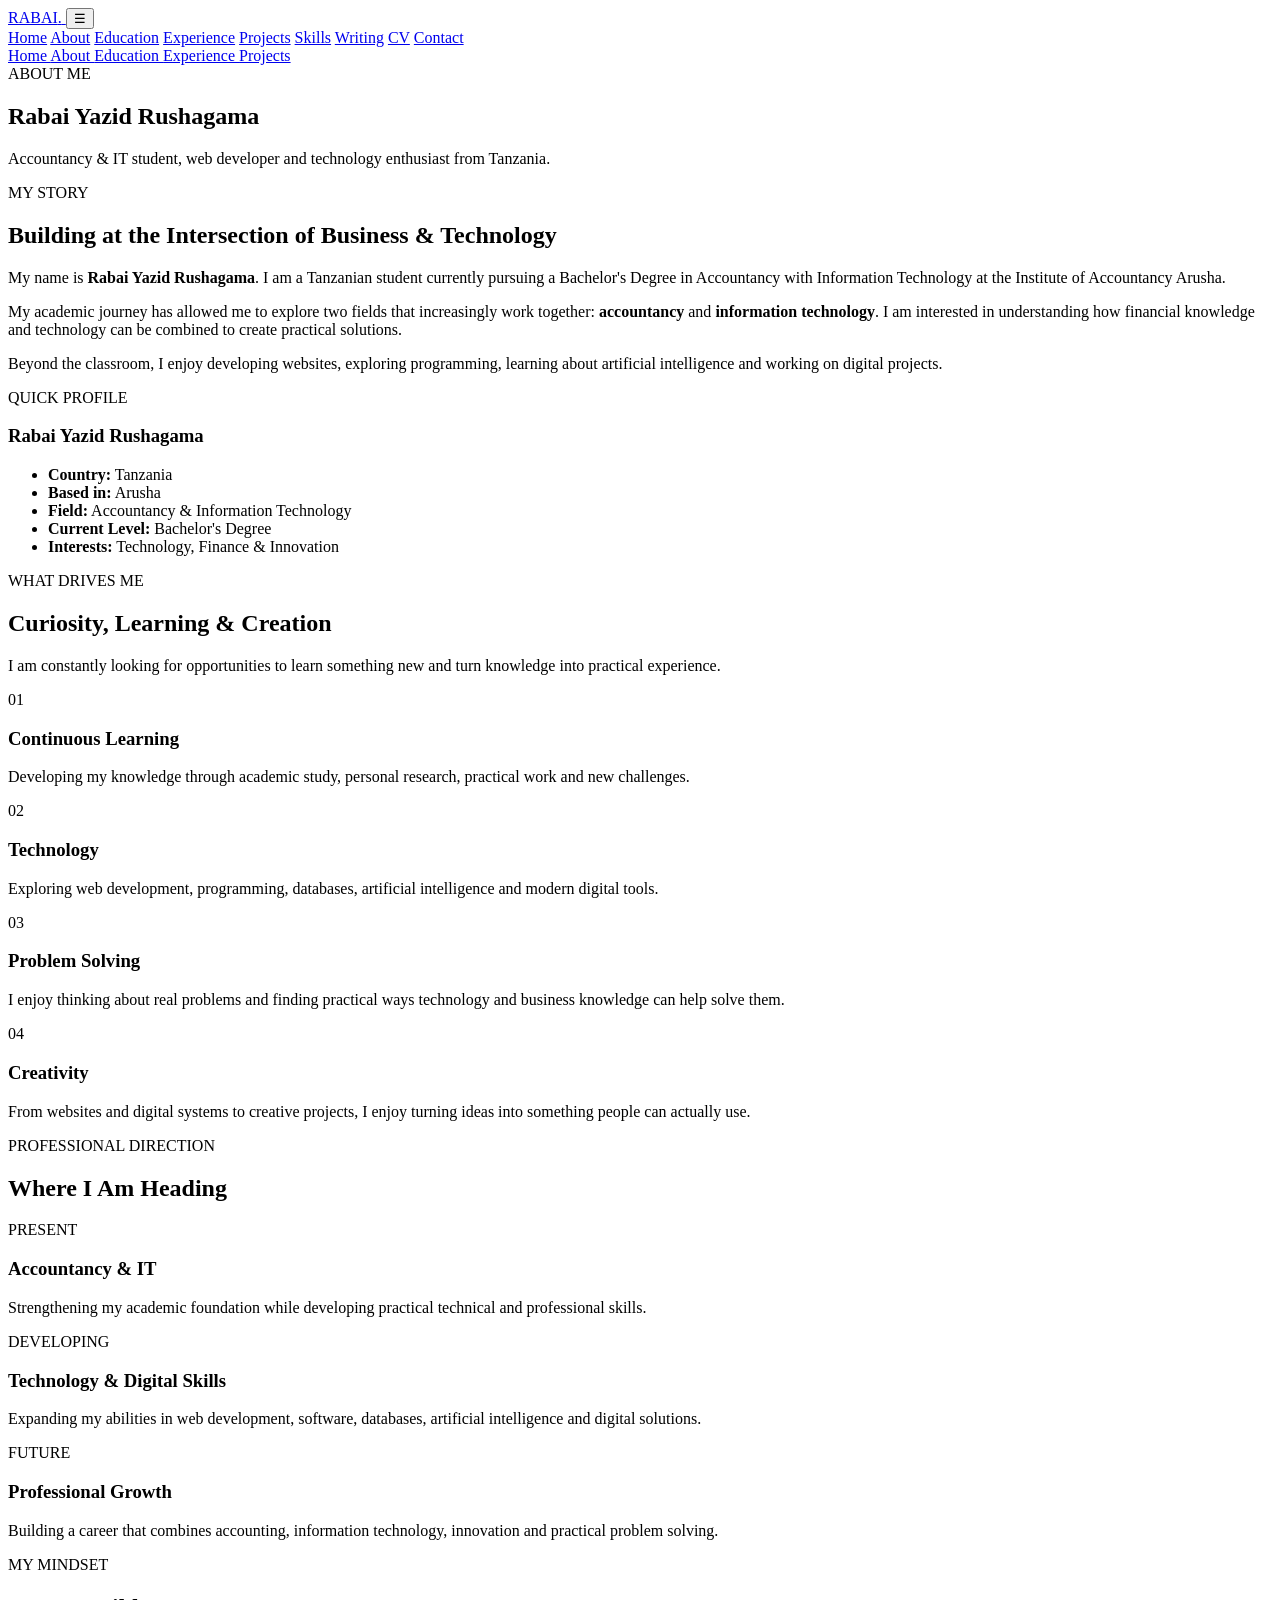
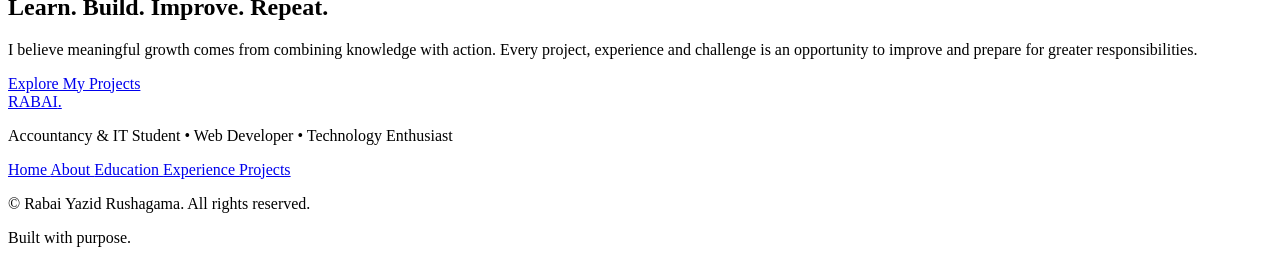
==== about.html @ b85b6ff6 "Add files via upload" ====
<!DOCTYPE html>
<html lang="en">
<head>

    <meta charset="UTF-8">

    <meta name="viewport"
          content="width=device-width, initial-scale=1.0">

    <meta name="description"
          content="Learn more about Rabai Yazid Rushagama, an Accountancy and IT student, web developer and technology enthusiast from Tanzania.">

    <meta name="keywords"
          content="Rabai Yazid Rushagama, About Rabai Yazid, Accountancy, IT, Web Developer, Tanzania">

    <meta name="author"
          content="Rabai Yazid Rushagama">

    <meta name="robots"
          content="index, follow">

    <meta name="theme-color"
          content="#071a33">

    <title>
        About Rabai Yazid Rushagama | Accountancy & IT
    </title>

    <!-- ================= OPEN GRAPH ================= -->

    <meta property="og:title"
          content="About Rabai Yazid Rushagama">

    <meta property="og:description"
          content="Accountancy & IT student, web developer and technology enthusiast from Tanzania.">

    <meta property="og:type"
          content="profile">

    <!-- ================= FONTS ================= -->

    <link rel="preconnect"
          href="https://fonts.googleapis.com">

    <link rel="preconnect"
          href="https://fonts.gstatic.com"
          crossorigin>

    <link
        href="https://fonts.googleapis.com/css2?family=Inter:wght@400;500;600;700;800&family=Playfair+Display:wght@600;700&display=swap"
        rel="stylesheet"
    >

    <!-- ================= CSS ================= -->

    <link rel="stylesheet"
          href="css/style.css">

</head>

<body>

    <!-- ==================================================
         HEADER
    =================================================== -->

    <header class="site-header">

        <div class="container nav-container">

            <a href="index.html"
               class="logo"
               aria-label="Rabai Yazid Rushagama Home">

                RABAI<span>.</span>

            </a>

            <button
                class="menu-toggle"
                aria-label="Open navigation menu"
                aria-expanded="false">

                ☰

            </button>
<nav class="nav-menu" aria-label="Main navigation">

    <a href="index.html">Home</a>

    <a href="about.html">About</a>

    <a href="education.html">Education</a>

    <a href="experience.html">Experience</a>

    <a href="projects.html">Projects</a>

    <a href="skills.html">Skills</a>

    <a href="writing.html">Writing</a>

    <a href="cv.html">CV</a>

    <a href="contact.html">Contact</a>

</nav>
            <nav class="nav-menu">

                <a href="index.html">
                    Home
                </a>

                <a href="about.html"
                   class="active">

                    About

                </a>

                <a href="education.html">
                    Education
                </a>

                <a href="experience.html">
                    Experience
                </a>

                <a href="projects.html">
                    Projects
                </a>

            </nav>

        </div>

    </header>


    <!-- ==================================================
         PAGE HERO
    =================================================== -->

    <main>

        <section class="page-hero">

            <div class="container">

                <span class="section-label">
                    ABOUT ME
                </span>

                <h1>
                    Rabai Yazid Rushagama
                </h1>

                <p>
                    Accountancy & IT student,
                    web developer and technology enthusiast
                    from Tanzania.
                </p>

            </div>

        </section>


        <!-- ==================================================
             INTRODUCTION
        =================================================== -->

        <section class="inner-section">

            <div class="container">

                <div class="section-heading">

                    <span class="section-label">
                        MY STORY
                    </span>

                    <h2>
                        Building at the Intersection
                        of Business & Technology
                    </h2>

                </div>

                <div class="content-grid">

                    <div>

                        <p>
                            My name is
                            <strong>Rabai Yazid Rushagama</strong>.
                            I am a Tanzanian student currently pursuing
                            a Bachelor's Degree in Accountancy with
                            Information Technology at the
                            Institute of Accountancy Arusha.
                        </p>

                        <p>
                            My academic journey has allowed me to explore
                            two fields that increasingly work together:
                            <strong>accountancy</strong> and
                            <strong>information technology</strong>.
                            I am interested in understanding how financial
                            knowledge and technology can be combined to
                            create practical solutions.
                        </p>

                        <p>
                            Beyond the classroom, I enjoy developing
                            websites, exploring programming, learning
                            about artificial intelligence and working
                            on digital projects.
                        </p>

                    </div>

                    <div class="info-card">

                        <span class="section-label">
                            QUICK PROFILE
                        </span>

                        <h3>
                            Rabai Yazid Rushagama
                        </h3>

                        <ul>

                            <li>
                                <strong>Country:</strong>
                                Tanzania
                            </li>

                            <li>
                                <strong>Based in:</strong>
                                Arusha
                            </li>

                            <li>
                                <strong>Field:</strong>
                                Accountancy & Information Technology
                            </li>

                            <li>
                                <strong>Current Level:</strong>
                                Bachelor's Degree
                            </li>

                            <li>
                                <strong>Interests:</strong>
                                Technology, Finance & Innovation
                            </li>

                        </ul>

                    </div>

                </div>

            </div>

        </section>


        <!-- ==================================================
             WHAT DRIVES ME
    =================================================== -->

        <section class="light-section">

            <div class="container">

                <div class="section-heading">

                    <span class="section-label">
                        WHAT DRIVES ME
                    </span>

                    <h2>
                        Curiosity, Learning & Creation
                    </h2>

                    <p>
                        I am constantly looking for opportunities
                        to learn something new and turn knowledge
                        into practical experience.
                    </p>

                </div>

                <div class="experience-grid">

                    <article class="experience-card">

                        <div class="card-icon">
                            01
                        </div>

                        <h3>
                            Continuous Learning
                        </h3>

                        <p>
                            Developing my knowledge through academic
                            study, personal research, practical work
                            and new challenges.
                        </p>

                    </article>


                    <article class="experience-card">

                        <div class="card-icon">
                            02
                        </div>

                        <h3>
                            Technology
                        </h3>

                        <p>
                            Exploring web development, programming,
                            databases, artificial intelligence and
                            modern digital tools.
                        </p>

                    </article>


                    <article class="experience-card">

                        <div class="card-icon">
                            03
                        </div>

                        <h3>
                            Problem Solving
                        </h3>

                        <p>
                            I enjoy thinking about real problems and
                            finding practical ways technology and
                            business knowledge can help solve them.
                        </p>

                    </article>


                    <article class="experience-card">

                        <div class="card-icon">
                            04
                        </div>

                        <h3>
                            Creativity
                        </h3>

                        <p>
                            From websites and digital systems to
                            creative projects, I enjoy turning ideas
                            into something people can actually use.
                        </p>

                    </article>

                </div>

            </div>

        </section>


        <!-- ==================================================
             PROFESSIONAL DIRECTION
    =================================================== -->

        <section class="inner-section">

            <div class="container">

                <div class="section-heading">

                    <span class="section-label">
                        PROFESSIONAL DIRECTION
                    </span>

                    <h2>
                        Where I Am Heading
                    </h2>

                </div>

                <div class="timeline">

                    <div class="timeline-item">

                        <div class="timeline-dot"></div>

                        <div class="timeline-content">

                            <span class="timeline-date">
                                PRESENT
                            </span>

                            <h3>
                                Accountancy & IT
                            </h3>

                            <p>
                                Strengthening my academic foundation
                                while developing practical technical
                                and professional skills.
                            </p>

                        </div>

                    </div>


                    <div class="timeline-item">

                        <div class="timeline-dot"></div>

                        <div class="timeline-content">

                            <span class="timeline-date">
                                DEVELOPING
                            </span>

                            <h3>
                                Technology & Digital Skills
                            </h3>

                            <p>
                                Expanding my abilities in web
                                development, software, databases,
                                artificial intelligence and digital
                                solutions.
                            </p>

                        </div>

                    </div>


                    <div class="timeline-item">

                        <div class="timeline-dot"></div>

                        <div class="timeline-content">

                            <span class="timeline-date">
                                FUTURE
                            </span>

                            <h3>
                                Professional Growth
                            </h3>

                            <p>
                                Building a career that combines
                                accounting, information technology,
                                innovation and practical problem
                                solving.
                            </p>

                        </div>

                    </div>

                </div>

            </div>

        </section>


        <!-- ==================================================
             PERSONAL STATEMENT
    =================================================== -->

        <section class="vision-section">

            <div class="container">

                <div class="vision-box">

                    <span class="section-label">
                        MY MINDSET
                    </span>

                    <h2>
                        Learn. Build. Improve. Repeat.
                    </h2>

                    <p>
                        I believe meaningful growth comes from
                        combining knowledge with action. Every
                        project, experience and challenge is an
                        opportunity to improve and prepare for
                        greater responsibilities.
                    </p>

                    <a href="projects.html"
                       class="btn btn-primary">

                        Explore My Projects

                    </a>

                </div>

            </div>

        </section>

    </main>


    <!-- ==================================================
         FOOTER
    =================================================== -->

    <footer class="site-footer">

        <div class="container footer-container">

            <div>

                <a href="index.html"
                   class="footer-logo">

                    RABAI<span>.</span>

                </a>

                <p>
                    Accountancy &amp; IT Student •
                    Web Developer •
                    Technology Enthusiast
                </p>

            </div>

            <div class="footer-links">

                <a href="index.html">
                    Home
                </a>

                <a href="about.html">
                    About
                </a>

                <a href="education.html">
                    Education
                </a>

                <a href="experience.html">
                    Experience
                </a>

                <a href="projects.html">
                    Projects
                </a>

            </div>

        </div>

        <div class="container footer-bottom">

            <p>
                © <span id="year"></span>
                Rabai Yazid Rushagama.
                All rights reserved.
            </p>

            <p>
                Built with purpose.
            </p>

        </div>

    </footer>


    <!-- ================= JAVASCRIPT ================= -->

    <script src="js/script.js"></script>

</body>
</html>
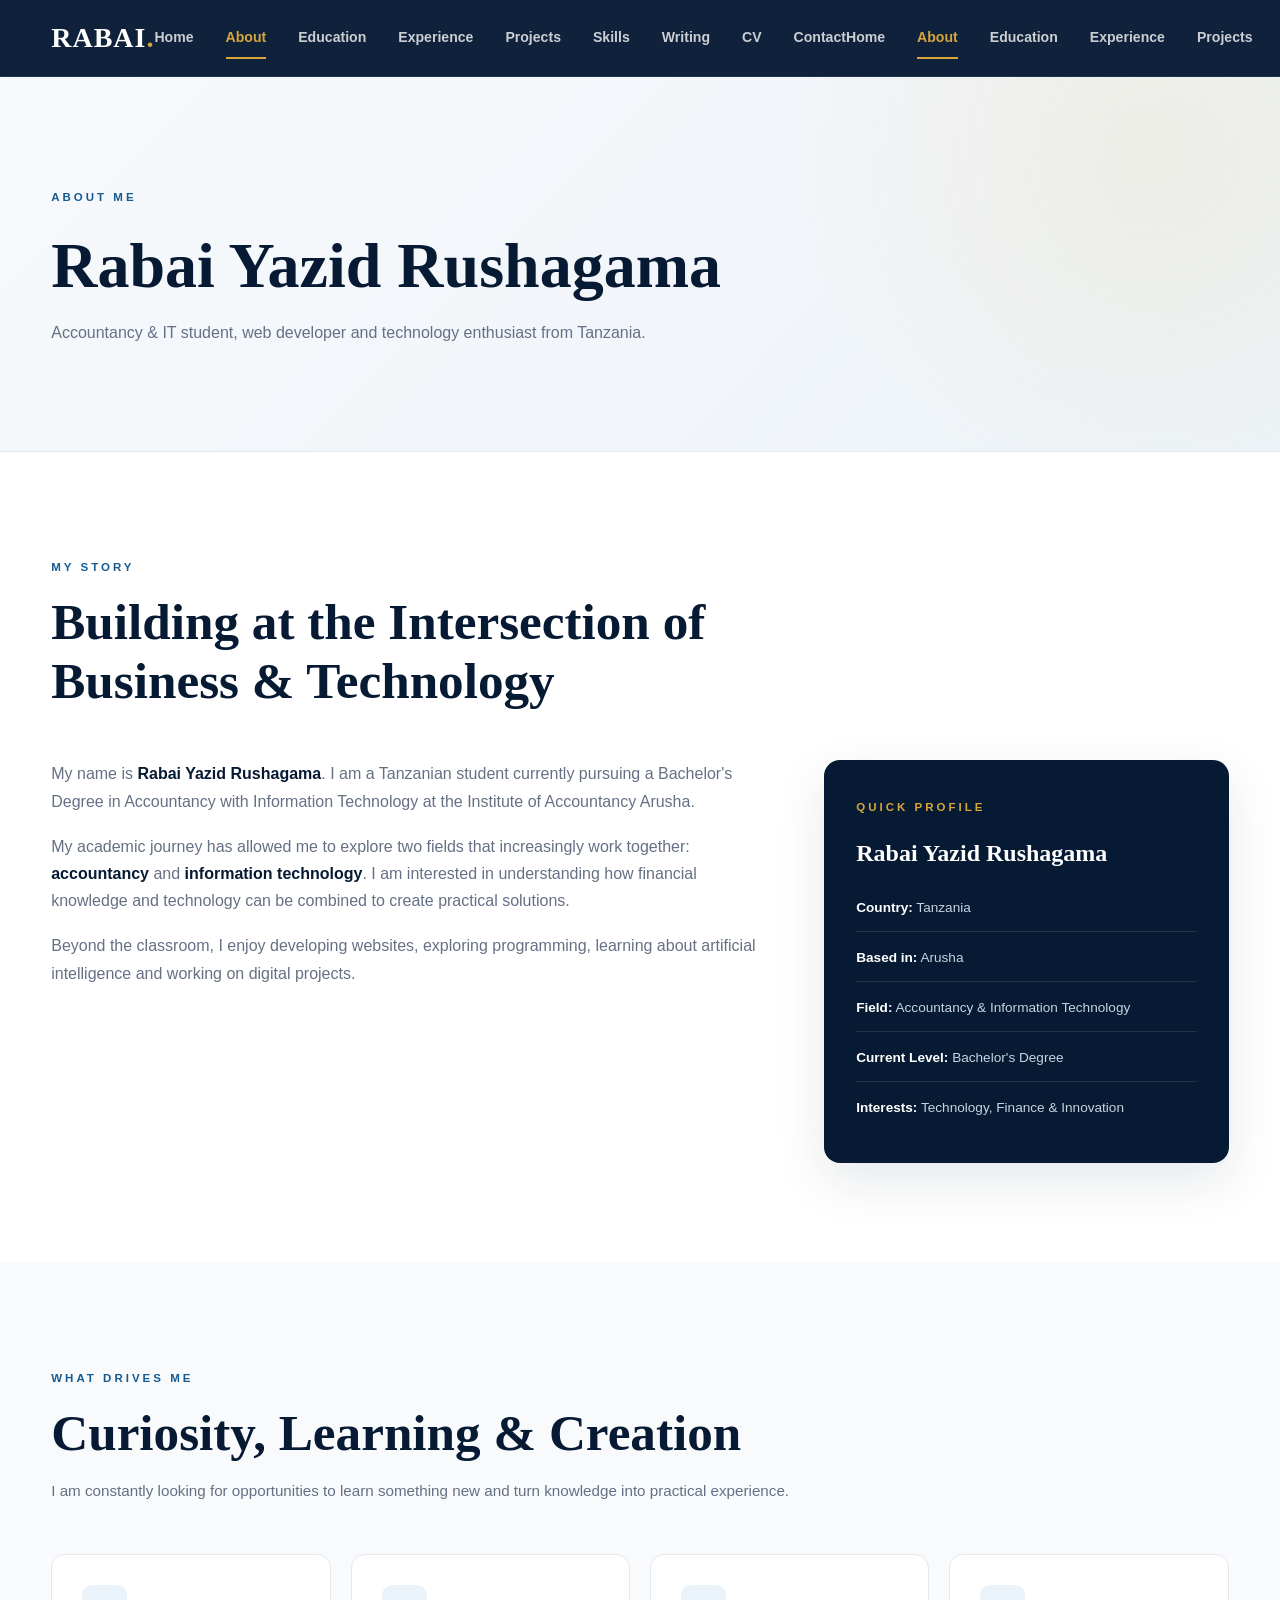
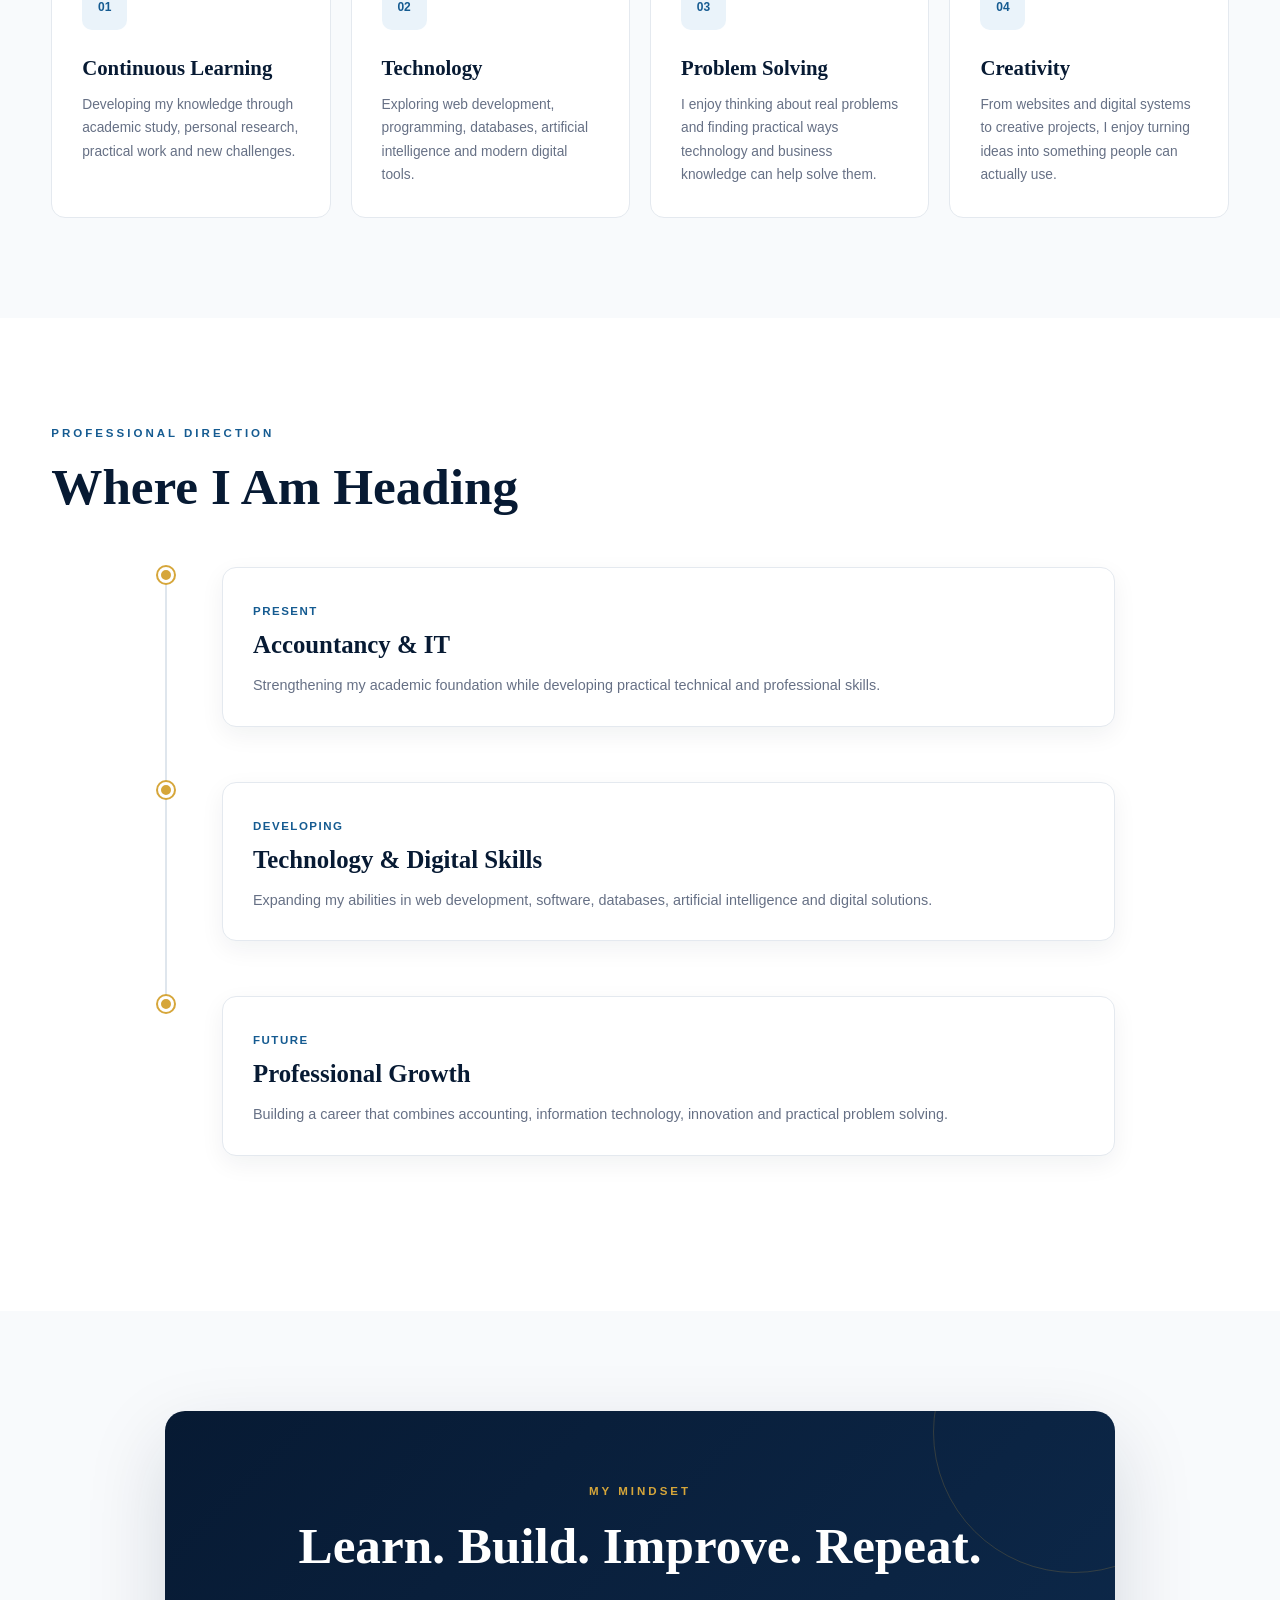
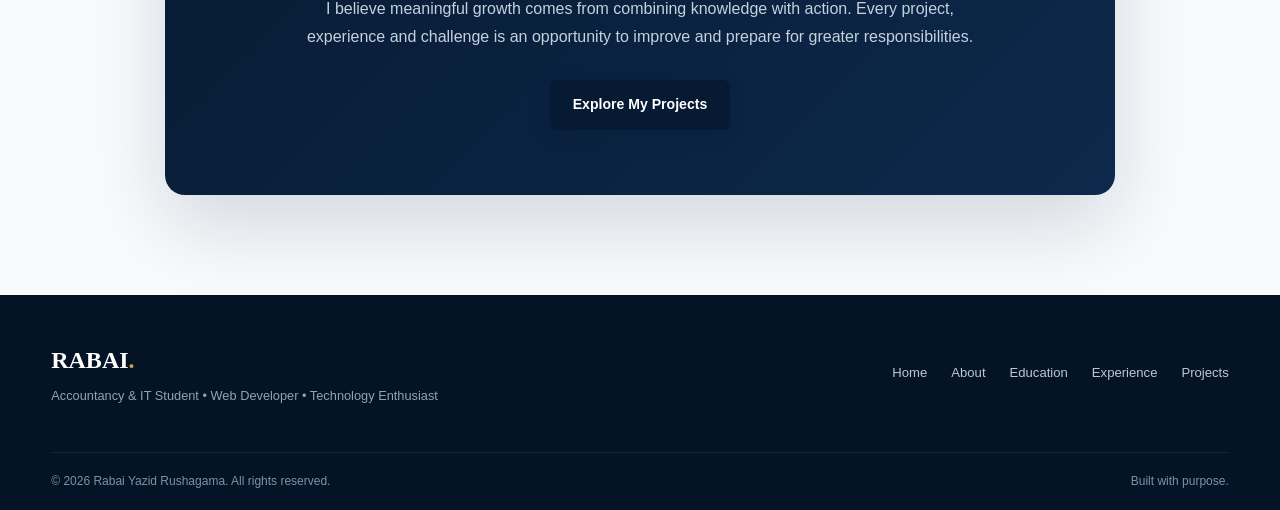
==== commit 331cffad: "Update stylesheet and script file paths" ====
--- a/about.html
+++ b/about.html
@@ -54,7 +54,7 @@
     <!-- ================= CSS ================= -->
 
     <link rel="stylesheet"
-          href="css/style.css">
+          href="style.css">
 
 </head>
 
@@ -594,7 +594,7 @@
 
     <!-- ================= JAVASCRIPT ================= -->
 
-    <script src="js/script.js"></script>
+    <script src="script.js"></script>
 
 </body>
-</html>+</html>
--- a/style.css
+++ b/style.css
@@ -0,0 +1,3003 @@
+/* =========================================================
+   RABAI YAZID RUSHAGAMA — PERSONAL WEBSITE
+   PREMIUM MAIN STYLESHEET
+========================================================= */
+
+
+/* =========================================================
+   1. ROOT VARIABLES
+========================================================= */
+
+:root {
+
+    --navy: #071a33;
+    --navy-light: #0d294b;
+
+    --blue: #155b91;
+    --blue-light: #eaf3fa;
+
+    --gold: #d6a63a;
+    --gold-light: #f5e5b8;
+
+    --white: #ffffff;
+    --off-white: #f8fafc;
+
+    --text: #172033;
+    --text-light: #667085;
+
+    --border: #e4e9ef;
+
+    --success: #43c76a;
+
+    --shadow-small:
+        0 8px 25px rgba(7, 26, 51, 0.06);
+
+    --shadow:
+        0 18px 50px rgba(7, 26, 51, 0.10);
+
+    --shadow-large:
+        0 30px 80px rgba(7, 26, 51, 0.15);
+
+    --transition:
+        all 0.3s ease;
+
+    --container:
+        1180px;
+
+}
+
+
+/* =========================================================
+   2. GLOBAL RESET
+========================================================= */
+
+* {
+
+    margin: 0;
+    padding: 0;
+
+    box-sizing: border-box;
+
+}
+
+
+html {
+
+    scroll-behavior: smooth;
+
+}
+
+
+body {
+
+    font-family:
+        "Inter",
+        Arial,
+        sans-serif;
+
+    background:
+        var(--white);
+
+    color:
+        var(--text);
+
+    line-height:
+        1.7;
+
+    overflow-x:
+        hidden;
+
+}
+
+
+img {
+
+    max-width:
+        100%;
+
+    display:
+        block;
+
+}
+
+
+a {
+
+    text-decoration:
+        none;
+
+    color:
+        inherit;
+
+}
+
+
+button {
+
+    font-family:
+        inherit;
+
+}
+
+
+ul {
+
+    list-style:
+        none;
+
+}
+
+
+/* =========================================================
+   3. CONTAINER
+========================================================= */
+
+.container {
+
+    width:
+        min(
+            var(--container),
+            92%
+        );
+
+    margin:
+        0 auto;
+
+}
+
+
+/* =========================================================
+   4. HEADER
+========================================================= */
+
+.site-header {
+
+    position:
+        sticky;
+
+    top:
+        0;
+
+    z-index:
+        1000;
+
+    background:
+        rgba(7, 26, 51, 0.96);
+
+    backdrop-filter:
+        blur(15px);
+
+    -webkit-backdrop-filter:
+        blur(15px);
+
+    border-bottom:
+        1px solid
+        rgba(255,255,255,0.07);
+
+}
+
+
+.nav-container {
+
+    min-height:
+        76px;
+
+    display:
+        flex;
+
+    align-items:
+        center;
+
+    justify-content:
+        space-between;
+
+}
+
+
+/* =========================================================
+   5. LOGO
+========================================================= */
+
+.logo {
+
+    font-family:
+        "Playfair Display",
+        serif;
+
+    font-size:
+        1.75rem;
+
+    font-weight:
+        800;
+
+    letter-spacing:
+        1px;
+
+    color:
+        var(--white);
+
+}
+
+
+.logo span {
+
+    color:
+        var(--gold);
+
+}
+
+
+/* =========================================================
+   6. NAVIGATION
+========================================================= */
+
+.nav-menu {
+
+    display:
+        flex;
+
+    align-items:
+        center;
+
+    gap:
+        32px;
+
+}
+
+
+.nav-menu a {
+
+    position:
+        relative;
+
+    color:
+        rgba(255,255,255,0.78);
+
+    font-size:
+        0.88rem;
+
+    font-weight:
+        600;
+
+    transition:
+        var(--transition);
+
+}
+
+
+.nav-menu a:hover {
+
+    color:
+        var(--gold);
+
+}
+
+
+.nav-menu a::after {
+
+    content:
+        "";
+
+    position:
+        absolute;
+
+    left:
+        0;
+
+    bottom:
+        -9px;
+
+    width:
+        0;
+
+    height:
+        2px;
+
+    background:
+        var(--gold);
+
+    transition:
+        var(--transition);
+
+}
+
+
+.nav-menu a:hover::after,
+.nav-menu a.active::after {
+
+    width:
+        100%;
+
+}
+
+
+.nav-menu a.active {
+
+    color:
+        var(--gold);
+
+}
+
+
+.menu-toggle {
+
+    display:
+        none;
+
+    border:
+        none;
+
+    background:
+        transparent;
+
+    color:
+        var(--white);
+
+    font-size:
+        1.8rem;
+
+    cursor:
+        pointer;
+
+}
+
+
+/* =========================================================
+   7. GENERAL LABEL
+========================================================= */
+
+.section-label {
+
+    display:
+        inline-block;
+
+    color:
+        var(--blue);
+
+    font-size:
+        0.72rem;
+
+    font-weight:
+        800;
+
+    letter-spacing:
+        3px;
+
+    margin-bottom:
+        15px;
+
+}
+
+
+/* =========================================================
+   8. HOME HERO
+========================================================= */
+
+.hero {
+
+    position:
+        relative;
+
+    min-height:
+        calc(100vh - 76px);
+
+    display:
+        flex;
+
+    align-items:
+        center;
+
+    background:
+
+        radial-gradient(
+            circle at 80% 20%,
+            rgba(21,91,145,0.12),
+            transparent 35%
+        ),
+
+        linear-gradient(
+            135deg,
+            #ffffff 0%,
+            #f7f9fc 100%
+        );
+
+    overflow:
+        hidden;
+
+}
+
+
+.hero::before {
+
+    content:
+        "";
+
+    position:
+        absolute;
+
+    width:
+        500px;
+
+    height:
+        500px;
+
+    border-radius:
+        50%;
+
+    background:
+        rgba(214,166,58,0.06);
+
+    top:
+        -200px;
+
+    right:
+        -150px;
+
+}
+
+
+.hero-grid {
+
+    width:
+        100%;
+
+    display:
+        grid;
+
+    grid-template-columns:
+        1.15fr
+        0.85fr;
+
+    gap:
+        70px;
+
+    align-items:
+        center;
+
+    padding:
+        90px 0;
+
+}
+
+
+/* =========================================================
+   9. HERO CONTENT
+========================================================= */
+
+.hero-content h1 {
+
+    font-family:
+        "Playfair Display",
+        serif;
+
+    color:
+        var(--navy);
+
+    font-size:
+        clamp(
+            3rem,
+            6vw,
+            5.5rem
+        );
+
+    line-height:
+        1.02;
+
+    margin-bottom:
+        22px;
+
+}
+
+
+.hero-content h1 span {
+
+    display:
+        block;
+
+    color:
+        var(--blue);
+
+}
+
+
+.hero-content h2 {
+
+    font-size:
+        1.15rem;
+
+    line-height:
+        1.6;
+
+    font-weight:
+        700;
+
+    color:
+        var(--navy-light);
+
+    max-width:
+        720px;
+
+}
+
+
+.hero-content h2 span {
+
+    color:
+        var(--gold);
+
+}
+
+
+.hero-content > p {
+
+    max-width:
+        680px;
+
+    margin-top:
+        20px;
+
+    color:
+        var(--text-light);
+
+    font-size:
+        1rem;
+
+}
+
+
+.hero-content strong {
+
+    color:
+        var(--navy);
+
+}
+
+
+/* =========================================================
+   10. HERO BUTTONS
+========================================================= */
+
+.hero-buttons {
+
+    display:
+        flex;
+
+    gap:
+        14px;
+
+    flex-wrap:
+        wrap;
+
+    margin-top:
+        32px;
+
+}
+
+
+.btn {
+
+    display:
+        inline-flex;
+
+    align-items:
+        center;
+
+    justify-content:
+        center;
+
+    padding:
+        13px 23px;
+
+    border-radius:
+        7px;
+
+    font-size:
+        0.88rem;
+
+    font-weight:
+        700;
+
+    transition:
+        var(--transition);
+
+    cursor:
+        pointer;
+
+}
+
+
+.btn-primary {
+
+    background:
+        var(--navy);
+
+    color:
+        var(--white);
+
+    box-shadow:
+        0 8px 20px
+        rgba(7,26,51,0.15);
+
+}
+
+
+.btn-primary:hover {
+
+    background:
+        var(--blue);
+
+    transform:
+        translateY(-3px);
+
+    box-shadow:
+        0 12px 25px
+        rgba(7,26,51,0.2);
+
+}
+
+
+.btn-outline {
+
+    border:
+        1px solid
+        var(--navy);
+
+    color:
+        var(--navy);
+
+    background:
+        transparent;
+
+}
+
+
+.btn-outline:hover {
+
+    background:
+        var(--navy);
+
+    color:
+        var(--white);
+
+    transform:
+        translateY(-3px);
+
+}
+
+
+/* =========================================================
+   11. HERO HIGHLIGHTS
+========================================================= */
+
+.hero-highlights {
+
+    display:
+        grid;
+
+    grid-template-columns:
+        repeat(3, 1fr);
+
+    gap:
+        15px;
+
+    margin-top:
+        42px;
+
+    max-width:
+        680px;
+
+}
+
+
+.hero-highlights > div {
+
+    padding:
+        15px;
+
+    border-left:
+        2px solid
+        var(--gold);
+
+    background:
+        rgba(255,255,255,0.65);
+
+}
+
+
+.hero-highlights strong {
+
+    display:
+        block;
+
+    color:
+        var(--navy);
+
+    font-size:
+        0.9rem;
+
+}
+
+
+.hero-highlights span {
+
+    color:
+        var(--text-light);
+
+    font-size:
+        0.7rem;
+
+}
+
+
+/* =========================================================
+   12. PROFILE CARD
+========================================================= */
+
+.hero-profile {
+
+    display:
+        flex;
+
+    justify-content:
+        center;
+
+    position:
+        relative;
+
+}
+
+
+.profile-card {
+
+    position:
+        relative;
+
+    width:
+        min(
+            390px,
+            100%
+        );
+
+    padding:
+        42px 32px;
+
+    text-align:
+        center;
+
+    background:
+        var(--navy);
+
+    color:
+        var(--white);
+
+    border-radius:
+        20px;
+
+    box-shadow:
+        var(--shadow-large);
+
+    overflow:
+        hidden;
+
+}
+
+
+.profile-glow {
+
+    position:
+        absolute;
+
+    width:
+        240px;
+
+    height:
+        240px;
+
+    border-radius:
+        50%;
+
+    background:
+        rgba(214,166,58,0.10);
+
+    top:
+        -120px;
+
+    right:
+        -80px;
+
+}
+
+
+.profile-image {
+
+    position:
+        relative;
+
+    z-index:
+        2;
+
+    width:
+        180px;
+
+    height:
+        180px;
+
+    margin:
+        0 auto 25px;
+
+    border-radius:
+        50%;
+
+    overflow:
+        hidden;
+
+    border:
+        4px solid
+        var(--gold);
+
+    background:
+        var(--navy-light);
+
+    display:
+        flex;
+
+    align-items:
+        center;
+
+    justify-content:
+        center;
+
+}
+
+
+.profile-image img {
+
+    width:
+        100%;
+
+    height:
+        100%;
+
+    object-fit:
+        cover;
+
+}
+
+
+.profile-image span {
+
+    font-family:
+        "Playfair Display",
+        serif;
+
+    font-size:
+        3rem;
+
+    color:
+        var(--gold);
+
+}
+
+
+.profile-card-content {
+
+    position:
+        relative;
+
+    z-index:
+        2;
+
+}
+
+
+.profile-small {
+
+    color:
+        var(--gold);
+
+    font-size:
+        0.68rem;
+
+    font-weight:
+        800;
+
+    letter-spacing:
+        2px;
+
+}
+
+
+.profile-card h3 {
+
+    font-family:
+        "Playfair Display",
+        serif;
+
+    font-size:
+        1.55rem;
+
+    margin:
+        8px 0;
+
+}
+
+
+.profile-card-content > p {
+
+    color:
+        #b7c5d5;
+
+    font-size:
+        0.85rem;
+
+}
+
+
+.profile-line {
+
+    width:
+        50px;
+
+    height:
+        2px;
+
+    background:
+        var(--gold);
+
+    margin:
+        22px auto;
+
+}
+
+
+.profile-meta {
+
+    display:
+        flex;
+
+    justify-content:
+        center;
+
+    gap:
+        20px;
+
+    flex-wrap:
+        wrap;
+
+    color:
+        #cbd6e2;
+
+    font-size:
+        0.75rem;
+
+}
+
+
+/* =========================================================
+   13. SECTION HEADINGS
+========================================================= */
+
+.section-heading {
+
+    max-width:
+        760px;
+
+    margin-bottom:
+        50px;
+
+}
+
+
+.section-heading h2 {
+
+    font-family:
+        "Playfair Display",
+        serif;
+
+    font-size:
+        clamp(
+            2.1rem,
+            4vw,
+            3.2rem
+        );
+
+    line-height:
+        1.15;
+
+    color:
+        var(--navy);
+
+    margin-bottom:
+        15px;
+
+}
+
+
+.section-heading > p {
+
+    color:
+        var(--text-light);
+
+    font-size:
+        0.95rem;
+
+}
+
+
+/* =========================================================
+   14. INTRO SECTION
+========================================================= */
+
+.intro-grid {
+
+    display:
+        grid;
+
+    grid-template-columns:
+        repeat(4, 1fr);
+
+    gap:
+        20px;
+
+}
+
+
+.intro-card {
+
+    position:
+        relative;
+
+    padding:
+        30px 25px;
+
+    border:
+        1px solid
+        var(--border);
+
+    border-radius:
+        14px;
+
+    background:
+        var(--white);
+
+    transition:
+        var(--transition);
+
+    overflow:
+        hidden;
+
+}
+
+
+.intro-card::before {
+
+    content:
+        "";
+
+    position:
+        absolute;
+
+    top:
+        0;
+
+    left:
+        0;
+
+    width:
+        100%;
+
+    height:
+        3px;
+
+    background:
+        var(--gold);
+
+    transform:
+        scaleX(0);
+
+    transform-origin:
+        left;
+
+    transition:
+        var(--transition);
+
+}
+
+
+.intro-card:hover {
+
+    transform:
+        translateY(-7px);
+
+    box-shadow:
+        var(--shadow);
+
+    border-color:
+        rgba(214,166,58,0.5);
+
+}
+
+
+.intro-card:hover::before {
+
+    transform:
+        scaleX(1);
+
+}
+
+
+.card-icon {
+
+    display:
+        flex;
+
+    align-items:
+        center;
+
+    justify-content:
+        center;
+
+    width:
+        45px;
+
+    height:
+        45px;
+
+    margin-bottom:
+        20px;
+
+    border-radius:
+        10px;
+
+    background:
+        var(--blue-light);
+
+    color:
+        var(--blue);
+
+    font-size:
+        0.75rem;
+
+    font-weight:
+        800;
+
+}
+
+
+.intro-card h3 {
+
+    font-family:
+        "Playfair Display",
+        serif;
+
+    color:
+        var(--navy);
+
+    font-size:
+        1.3rem;
+
+    margin-bottom:
+        10px;
+
+}
+
+
+.intro-card p {
+
+    color:
+        var(--text-light);
+
+    font-size:
+        0.88rem;
+
+    margin-bottom:
+        18px;
+
+}
+
+
+.intro-card a {
+
+    color:
+        var(--blue);
+
+    font-size:
+        0.8rem;
+
+    font-weight:
+        800;
+
+}
+
+
+.intro-card a:hover {
+
+    color:
+        var(--gold);
+
+}
+
+
+/* =========================================================
+   15. INNER SECTIONS
+========================================================= */
+
+.inner-section {
+
+    padding:
+        100px 0;
+
+}
+
+
+.light-section {
+
+    padding:
+        100px 0;
+
+    background:
+        var(--off-white);
+
+}
+
+
+/* =========================================================
+   16. CONTENT GRID / ABOUT
+========================================================= */
+
+.content-grid {
+
+    display:
+        grid;
+
+    grid-template-columns:
+        1.4fr
+        0.8fr;
+
+    gap:
+        65px;
+
+    align-items:
+        start;
+
+}
+
+
+.content-grid > div:first-child p {
+
+    color:
+        var(--text-light);
+
+    margin-bottom:
+        18px;
+
+}
+
+
+.content-grid strong {
+
+    color:
+        var(--navy);
+
+}
+
+
+.info-card {
+
+    padding:
+        32px;
+
+    background:
+        var(--navy);
+
+    color:
+        var(--white);
+
+    border-radius:
+        16px;
+
+    box-shadow:
+        var(--shadow);
+
+}
+
+
+.info-card .section-label {
+
+    color:
+        var(--gold);
+
+}
+
+
+.info-card h3 {
+
+    font-family:
+        "Playfair Display",
+        serif;
+
+    font-size:
+        1.5rem;
+
+    margin-bottom:
+        22px;
+
+}
+
+
+.info-card ul {
+
+    display:
+        flex;
+
+    flex-direction:
+        column;
+
+    gap:
+        14px;
+
+}
+
+
+.info-card li {
+
+    padding-bottom:
+        12px;
+
+    border-bottom:
+        1px solid
+        rgba(255,255,255,0.1);
+
+    color:
+        #c7d3df;
+
+    font-size:
+        0.85rem;
+
+}
+
+
+.info-card li:last-child {
+
+    border-bottom:
+        none;
+
+}
+
+
+.info-card strong {
+
+    color:
+        var(--white);
+
+}
+
+
+/* =========================================================
+   17. VISION
+========================================================= */
+
+.vision-section {
+
+    padding:
+        100px 0;
+
+    background:
+        var(--off-white);
+
+}
+
+
+.vision-box {
+
+    position:
+        relative;
+
+    max-width:
+        950px;
+
+    margin:
+        0 auto;
+
+    padding:
+        65px;
+
+    text-align:
+        center;
+
+    background:
+        linear-gradient(
+            135deg,
+            var(--navy),
+            var(--navy-light)
+        );
+
+    color:
+        var(--white);
+
+    border-radius:
+        20px;
+
+    overflow:
+        hidden;
+
+    box-shadow:
+        var(--shadow-large);
+
+}
+
+
+.vision-box::before {
+
+    content:
+        "";
+
+    position:
+        absolute;
+
+    width:
+        280px;
+
+    height:
+        280px;
+
+    border:
+        1px solid
+        rgba(214,166,58,0.2);
+
+    border-radius:
+        50%;
+
+    right:
+        -100px;
+
+    top:
+        -120px;
+
+}
+
+
+.vision-box .section-label {
+
+    color:
+        var(--gold);
+
+}
+
+
+.vision-box h2 {
+
+    position:
+        relative;
+
+    font-family:
+        "Playfair Display",
+        serif;
+
+    font-size:
+        clamp(
+            2rem,
+            4vw,
+            3.3rem
+        );
+
+    line-height:
+        1.15;
+
+    margin-bottom:
+        20px;
+
+}
+
+
+.vision-box p {
+
+    position:
+        relative;
+
+    max-width:
+        700px;
+
+    margin:
+        0 auto;
+
+    color:
+        #c5d1dd;
+
+}
+
+
+.vision-box .btn {
+
+    position:
+        relative;
+
+    margin-top:
+        30px;
+
+}
+
+
+/* =========================================================
+   18. PAGE HERO
+========================================================= */
+
+.page-hero {
+
+    padding:
+        105px 0;
+
+    background:
+        radial-gradient(
+            circle at 90% 20%,
+            rgba(214,166,58,0.10),
+            transparent 30%
+        ),
+
+        linear-gradient(
+            135deg,
+            #f7f9fc,
+            #edf3f8
+        );
+
+    border-bottom:
+        1px solid
+        var(--border);
+
+}
+
+
+.page-hero h1 {
+
+    font-family:
+        "Playfair Display",
+        serif;
+
+    color:
+        var(--navy);
+
+    font-size:
+        clamp(
+            2.8rem,
+            5vw,
+            4.6rem
+        );
+
+    line-height:
+        1.1;
+
+    margin:
+        8px 0 18px;
+
+}
+
+
+.page-hero p {
+
+    max-width:
+        720px;
+
+    color:
+        var(--text-light);
+
+    font-size:
+        1rem;
+
+}
+
+
+/* =========================================================
+   19. TIMELINE
+========================================================= */
+
+.timeline {
+
+    max-width:
+        950px;
+
+    margin:
+        0 auto;
+
+}
+
+
+.timeline-item {
+
+    position:
+        relative;
+
+    padding:
+        0 0 55px 55px;
+
+    border-left:
+        2px solid
+        #dfe6ed;
+
+}
+
+
+.timeline-item:last-child {
+
+    border-left-color:
+        transparent;
+
+}
+
+
+.timeline-dot {
+
+    position:
+        absolute;
+
+    left:
+        -9px;
+
+    top:
+        0;
+
+    width:
+        16px;
+
+    height:
+        16px;
+
+    border-radius:
+        50%;
+
+    background:
+        var(--gold);
+
+    border:
+        3px solid
+        var(--white);
+
+    box-shadow:
+        0 0 0 2px
+        var(--gold);
+
+}
+
+
+.timeline-content {
+
+    padding:
+        28px 30px;
+
+    background:
+        var(--white);
+
+    border:
+        1px solid
+        var(--border);
+
+    border-radius:
+        14px;
+
+    box-shadow:
+        var(--shadow-small);
+
+    transition:
+        var(--transition);
+
+}
+
+
+.timeline-content:hover {
+
+    transform:
+        translateX(5px);
+
+    box-shadow:
+        var(--shadow);
+
+}
+
+
+.timeline-date {
+
+    color:
+        var(--blue);
+
+    font-size:
+        0.72rem;
+
+    font-weight:
+        800;
+
+    letter-spacing:
+        1.5px;
+
+}
+
+
+.timeline-content h3 {
+
+    font-family:
+        "Playfair Display",
+        serif;
+
+    color:
+        var(--navy);
+
+    font-size:
+        1.55rem;
+
+    line-height:
+        1.25;
+
+    margin:
+        7px 0 5px;
+
+}
+
+
+.timeline-content h4 {
+
+    color:
+        var(--blue);
+
+    font-size:
+        0.9rem;
+
+    margin-bottom:
+        5px;
+
+}
+
+
+.timeline-content p {
+
+    color:
+        var(--text-light);
+
+    font-size:
+        0.9rem;
+
+    margin-top:
+        12px;
+
+}
+
+
+.timeline-content ul {
+
+    margin-top:
+        18px;
+
+}
+
+
+.timeline-content li {
+
+    position:
+        relative;
+
+    padding:
+        5px 0 5px 20px;
+
+    color:
+        var(--text-light);
+
+    font-size:
+        0.86rem;
+
+}
+
+
+.timeline-content li::before {
+
+    content:
+        "•";
+
+    position:
+        absolute;
+
+    left:
+        0;
+
+    color:
+        var(--gold);
+
+    font-weight:
+        800;
+
+}
+
+
+.experience-department {
+
+    display:
+        inline-block;
+
+    margin-top:
+        3px;
+
+    color:
+        var(--text-light);
+
+    font-size:
+        0.75rem;
+
+    font-weight:
+        600;
+
+}
+
+
+/* =========================================================
+   20. EXPERIENCE CARDS
+========================================================= */
+
+.experience-grid {
+
+    display:
+        grid;
+
+    grid-template-columns:
+        repeat(4, 1fr);
+
+    gap:
+        20px;
+
+}
+
+
+.experience-card {
+
+    padding:
+        30px;
+
+    border:
+        1px solid
+        var(--border);
+
+    border-radius:
+        14px;
+
+    background:
+        var(--white);
+
+    transition:
+        var(--transition);
+
+}
+
+
+.experience-card:hover {
+
+    transform:
+        translateY(-7px);
+
+    box-shadow:
+        var(--shadow);
+
+    border-color:
+        rgba(214,166,58,0.45);
+
+}
+
+
+.experience-card h3 {
+
+    font-family:
+        "Playfair Display",
+        serif;
+
+    color:
+        var(--navy);
+
+    font-size:
+        1.3rem;
+
+    margin:
+        15px 0 8px;
+
+}
+
+
+.experience-card p {
+
+    color:
+        var(--text-light);
+
+    font-size:
+        0.86rem;
+
+}
+
+
+/* =========================================================
+   21. PROJECT GRID
+========================================================= */
+
+.project-grid {
+
+    display:
+        grid;
+
+    grid-template-columns:
+        repeat(2, 1fr);
+
+    gap:
+        24px;
+
+}
+
+
+.project-card {
+
+    position:
+        relative;
+
+    padding:
+        35px;
+
+    border:
+        1px solid
+        var(--border);
+
+    border-radius:
+        16px;
+
+    background:
+        var(--white);
+
+    transition:
+        var(--transition);
+
+    overflow:
+        hidden;
+
+}
+
+
+.project-card::before {
+
+    content:
+        "";
+
+    position:
+        absolute;
+
+    left:
+        0;
+
+    top:
+        0;
+
+    width:
+        4px;
+
+    height:
+        100%;
+
+    background:
+        var(--gold);
+
+    transform:
+        scaleY(0);
+
+    transform-origin:
+        bottom;
+
+    transition:
+        var(--transition);
+
+}
+
+
+.project-card:hover {
+
+    transform:
+        translateY(-7px);
+
+    box-shadow:
+        var(--shadow);
+
+}
+
+
+.project-card:hover::before {
+
+    transform:
+        scaleY(1);
+
+}
+
+
+.project-number {
+
+    font-family:
+        "Playfair Display",
+        serif;
+
+    color:
+        rgba(21,91,145,0.16);
+
+    font-size:
+        3rem;
+
+    font-weight:
+        700;
+
+    line-height:
+        1;
+
+    margin-bottom:
+        10px;
+
+}
+
+
+.project-card-content {
+
+    position:
+        relative;
+
+}
+
+
+.project-status {
+
+    display:
+        inline-block;
+
+    padding:
+        5px 10px;
+
+    border-radius:
+        50px;
+
+    background:
+        var(--blue-light);
+
+    color:
+        var(--blue);
+
+    font-size:
+        0.65rem;
+
+    font-weight:
+        800;
+
+    letter-spacing:
+        1px;
+
+}
+
+
+.project-card h3 {
+
+    font-family:
+        "Playfair Display",
+        serif;
+
+    color:
+        var(--navy);
+
+    font-size:
+        1.7rem;
+
+    margin:
+        15px 0 10px;
+
+}
+
+
+.project-card p {
+
+    color:
+        var(--text-light);
+
+    font-size:
+        0.9rem;
+
+}
+
+
+.project-details {
+
+    margin-top:
+        18px;
+
+    padding-top:
+        18px;
+
+    border-top:
+        1px solid
+        var(--border);
+
+}
+
+
+.project-tags {
+
+    display:
+        flex;
+
+    flex-wrap:
+        wrap;
+
+    gap:
+        8px;
+
+    margin-top:
+        20px;
+
+}
+
+
+.project-tags span {
+
+    padding:
+        6px 11px;
+
+    background:
+        var(--blue-light);
+
+    color:
+        var(--blue);
+
+    border-radius:
+        50px;
+
+    font-size:
+        0.68rem;
+
+    font-weight:
+        700;
+
+}
+
+
+/* =========================================================
+   22. FOOTER
+========================================================= */
+
+.site-footer {
+
+    background:
+        #041326;
+
+    color:
+        var(--white);
+
+}
+
+
+.footer-container {
+
+    display:
+        flex;
+
+    justify-content:
+        space-between;
+
+    align-items:
+        center;
+
+    gap:
+        30px;
+
+    padding:
+        45px 0;
+
+}
+
+
+.footer-logo {
+
+    font-family:
+        "Playfair Display",
+        serif;
+
+    font-size:
+        1.5rem;
+
+    font-weight:
+        800;
+
+}
+
+
+.footer-logo span {
+
+    color:
+        var(--gold);
+
+}
+
+
+.footer-container > div:first-child p {
+
+    color:
+        #91a3b6;
+
+    font-size:
+        0.8rem;
+
+    margin-top:
+        5px;
+
+}
+
+
+.footer-links {
+
+    display:
+        flex;
+
+    gap:
+        24px;
+
+    flex-wrap:
+        wrap;
+
+}
+
+
+.footer-links a {
+
+    color:
+        #bac8d6;
+
+    font-size:
+        0.82rem;
+
+    transition:
+        var(--transition);
+
+}
+
+
+.footer-links a:hover {
+
+    color:
+        var(--gold);
+
+}
+
+
+.footer-bottom {
+
+    display:
+        flex;
+
+    justify-content:
+        space-between;
+
+    gap:
+        20px;
+
+    border-top:
+        1px solid
+        rgba(255,255,255,0.08);
+
+    padding:
+        18px 0;
+
+}
+
+
+.footer-bottom p {
+
+    color:
+        #7e92a7;
+
+    font-size:
+        0.75rem;
+
+}
+
+
+/* =========================================================
+   23. SCROLL REVEAL
+========================================================= */
+
+.reveal-element {
+
+    opacity:
+        0;
+
+    transform:
+        translateY(25px);
+
+    transition:
+        opacity 0.7s ease,
+        transform 0.7s ease;
+
+}
+
+
+.reveal-element.reveal-visible {
+
+    opacity:
+        1;
+
+    transform:
+        translateY(0);
+
+}
+
+
+/* =========================================================
+   24. RESPONSIVE — TABLET
+========================================================= */
+
+@media (max-width: 950px) {
+
+
+    .hero-grid {
+
+        grid-template-columns:
+            1fr;
+
+        gap:
+            55px;
+
+    }
+
+
+    .hero-content {
+
+        text-align:
+            center;
+
+    }
+
+
+    .hero-content > p {
+
+        margin-left:
+            auto;
+
+        margin-right:
+            auto;
+
+    }
+
+
+    .hero-buttons {
+
+        justify-content:
+            center;
+
+    }
+
+
+    .hero-highlights {
+
+        margin-left:
+            auto;
+
+        margin-right:
+            auto;
+
+    }
+
+
+    .hero-profile {
+
+        max-width:
+            450px;
+
+        width:
+            100%;
+
+        margin:
+            0 auto;
+
+    }
+
+
+    .intro-grid {
+
+        grid-template-columns:
+            repeat(2, 1fr);
+
+    }
+
+
+    .content-grid {
+
+        grid-template-columns:
+            1fr;
+
+        gap:
+            40px;
+
+    }
+
+
+    .experience-grid {
+
+        grid-template-columns:
+            repeat(2, 1fr);
+
+    }
+
+}
+
+
+/* =========================================================
+   25. RESPONSIVE — MOBILE
+========================================================= */
+
+@media (max-width: 700px) {
+
+
+    .nav-container {
+
+        min-height:
+            70px;
+
+    }
+
+
+    .menu-toggle {
+
+        display:
+            block;
+
+    }
+
+
+    .nav-menu {
+
+        position:
+            absolute;
+
+        top:
+            70px;
+
+        left:
+            0;
+
+        right:
+            0;
+
+        display:
+            none;
+
+        flex-direction:
+            column;
+
+        align-items:
+            stretch;
+
+        gap:
+            0;
+
+        padding:
+            15px 5% 20px;
+
+        background:
+            var(--navy);
+
+        border-top:
+            1px solid
+            rgba(255,255,255,0.08);
+
+    }
+
+
+    .nav-menu.open {
+
+        display:
+            flex;
+
+    }
+
+
+    .nav-menu a {
+
+        display:
+            block;
+
+        padding:
+            13px 0;
+
+    }
+
+
+    .nav-menu a::after {
+
+        display:
+            none;
+
+    }
+
+
+    .hero {
+
+        min-height:
+            auto;
+
+    }
+
+
+    .hero-grid {
+
+        padding:
+            70px 0;
+
+    }
+
+
+    .hero-content h1 {
+
+        font-size:
+            3.1rem;
+
+    }
+
+
+    .hero-content h2 {
+
+        font-size:
+            1rem;
+
+    }
+
+
+    .hero-highlights {
+
+        grid-template-columns:
+            1fr;
+
+    }
+
+
+    .hero-highlights > div {
+
+        text-align:
+            left;
+
+    }
+
+
+    .inner-section,
+    .light-section,
+    .vision-section {
+
+        padding:
+            75px 0;
+
+    }
+
+
+    .intro-grid {
+
+        grid-template-columns:
+            1fr;
+
+    }
+
+
+    .experience-grid {
+
+        grid-template-columns:
+            1fr;
+
+    }
+
+
+    .project-grid {
+
+        grid-template-columns:
+            1fr;
+
+    }
+
+
+    .page-hero {
+
+        padding:
+            70px 0;
+
+    }
+
+
+    .page-hero h1 {
+
+        font-size:
+            3rem;
+
+    }
+
+
+    .vision-box {
+
+        padding:
+            45px 25px;
+
+    }
+
+
+    .timeline-item {
+
+        padding-left:
+            35px;
+
+    }
+
+
+    .timeline-content {
+
+        padding:
+            22px;
+
+    }
+
+
+    .timeline-content h3 {
+
+        font-size:
+            1.3rem;
+
+    }
+
+
+    .project-card {
+
+        padding:
+            28px;
+
+    }
+
+
+    .footer-container {
+
+        flex-direction:
+            column;
+
+        align-items:
+            flex-start;
+
+    }
+
+
+    .footer-bottom {
+
+        flex-direction:
+            column;
+
+        text-align:
+            left;
+
+    }
+
+
+    .footer-links {
+
+        gap:
+            15px;
+
+    }
+
+}
+
+
+/* =========================================================
+   26. SMALL PHONES
+========================================================= */
+
+@media (max-width: 430px) {
+
+
+    .hero-content h1 {
+
+        font-size:
+            2.7rem;
+
+    }
+
+
+    .hero-buttons {
+
+        flex-direction:
+            column;
+
+    }
+
+
+    .btn {
+
+        width:
+            100%;
+
+    }
+
+
+    .profile-card {
+
+        padding:
+            32px 22px;
+
+    }
+
+
+    .profile-image {
+
+        width:
+            150px;
+
+        height:
+            150px;
+
+    }
+
+
+    .profile-meta {
+
+        flex-direction:
+            column;
+
+        gap:
+            7px;
+
+    }
+
+
+    .vision-box h2 {
+
+        font-size:
+            2rem;
+
+    }
+
+
+    .page-hero h1 {
+
+        font-size:
+            2.6rem;
+
+    }
+
+
+    .timeline-item {
+
+        padding-left:
+            28px;
+
+    }
+
+
+    .timeline-dot {
+
+        width:
+            13px;
+
+        height:
+            13px;
+
+        left:
+            -7.5px;
+
+    }
+
+}
+
+
+/* =========================================================
+   27. ACCESSIBILITY
+========================================================= */
+
+:focus-visible {
+
+    outline:
+        3px solid
+        var(--gold);
+
+    outline-offset:
+        3px;
+
+}
+
+
+/* =========================================================
+   28. REDUCED MOTION
+========================================================= */
+
+@media (prefers-reduced-motion: reduce) {
+
+    *,
+    *::before,
+    *::after {
+
+        scroll-behavior:
+            auto !important;
+
+        transition:
+            none !important;
+
+    }
+/* =========================================================
+   CONTACT PAGE
+========================================================= */
+
+.contact-form {
+    max-width: 900px;
+    margin: 0 auto;
+    padding: 40px;
+    background: var(--white);
+    border: 1px solid var(--border);
+    border-radius: 18px;
+    box-shadow: var(--shadow-small);
+}
+
+.form-grid {
+    display: grid;
+    grid-template-columns: repeat(2, 1fr);
+    gap: 22px;
+}
+
+.form-group {
+    margin-bottom: 22px;
+}
+
+.form-group label {
+    display: block;
+    margin-bottom: 8px;
+    color: var(--navy);
+    font-size: 0.82rem;
+    font-weight: 700;
+}
+
+.form-group input,
+.form-group textarea {
+    width: 100%;
+    padding: 14px 16px;
+    border: 1px solid var(--border);
+    border-radius: 8px;
+    background: var(--off-white);
+    color: var(--text);
+    font-family: inherit;
+    font-size: 0.88rem;
+    outline: none;
+    transition: var(--transition);
+}
+
+.form-group textarea {
+    min-height: 170px;
+    resize: vertical;
+}
+
+.form-group input::placeholder,
+.form-group textarea::placeholder {
+    color: #9aa6b2;
+}
+
+.form-group input:focus,
+.form-group textarea:focus {
+    border-color: var(--gold);
+    background: var(--white);
+    box-shadow: 0 0 0 3px rgba(214, 166, 58, 0.10);
+}
+
+
+/* =========================================================
+   CONTACT PAGE — BUTTON
+========================================================= */
+
+.contact-form .btn {
+    border: none;
+}
+
+
+/* =========================================================
+   RESPONSIVE CONTACT FORM
+========================================================= */
+
+@media (max-width: 700px) {
+
+    .contact-form {
+        padding: 28px 20px;
+    }
+
+    .form-grid {
+        grid-template-columns: 1fr;
+        gap: 0;
+    }
+
+}
+
+
+@media (max-width: 430px) {
+
+    .contact-form {
+        padding: 22px 16px;
+        border-radius: 14px;
+    }
+
+    .form-group input,
+    .form-group textarea {
+        font-size: 0.84rem;
+    }
+/* =========================================================
+   RESPONSIVE NAVIGATION
+========================================================= */
+
+@media (max-width: 900px) {
+
+    .nav-menu {
+        gap: 18px;
+    }
+
+    .nav-menu a {
+        font-size: 0.78rem;
+    }
+
+}
+
+
+@media (max-width: 760px) {
+
+    .menu-toggle {
+        display: block;
+    }
+
+    .nav-menu {
+
+        position: absolute;
+
+        top: 70px;
+        left: 0;
+        right: 0;
+
+        display: none;
+
+        flex-direction: column;
+        align-items: stretch;
+
+        gap: 0;
+
+        padding: 12px 5% 20px;
+
+        background: var(--navy);
+
+        border-top:
+            1px solid
+            rgba(255,255,255,0.08);
+
+        box-shadow:
+            0 15px 30px
+            rgba(0,0,0,0.15);
+
+        max-height: calc(100vh - 70px);
+
+        overflow-y: auto;
+    }
+
+
+    .nav-menu.open {
+        display: flex;
+    }
+
+
+    .nav-menu a {
+
+        display: block;
+
+        padding: 13px 0;
+
+        font-size: 0.9rem;
+
+        border-bottom:
+            1px solid
+            rgba(255,255,255,0.06);
+    }
+
+
+    .nav-menu a:last-child {
+        border-bottom: none;
+    }
+
+
+    .nav-menu a::after {
+        display: none;
+    }
+
+}
+}
+}
